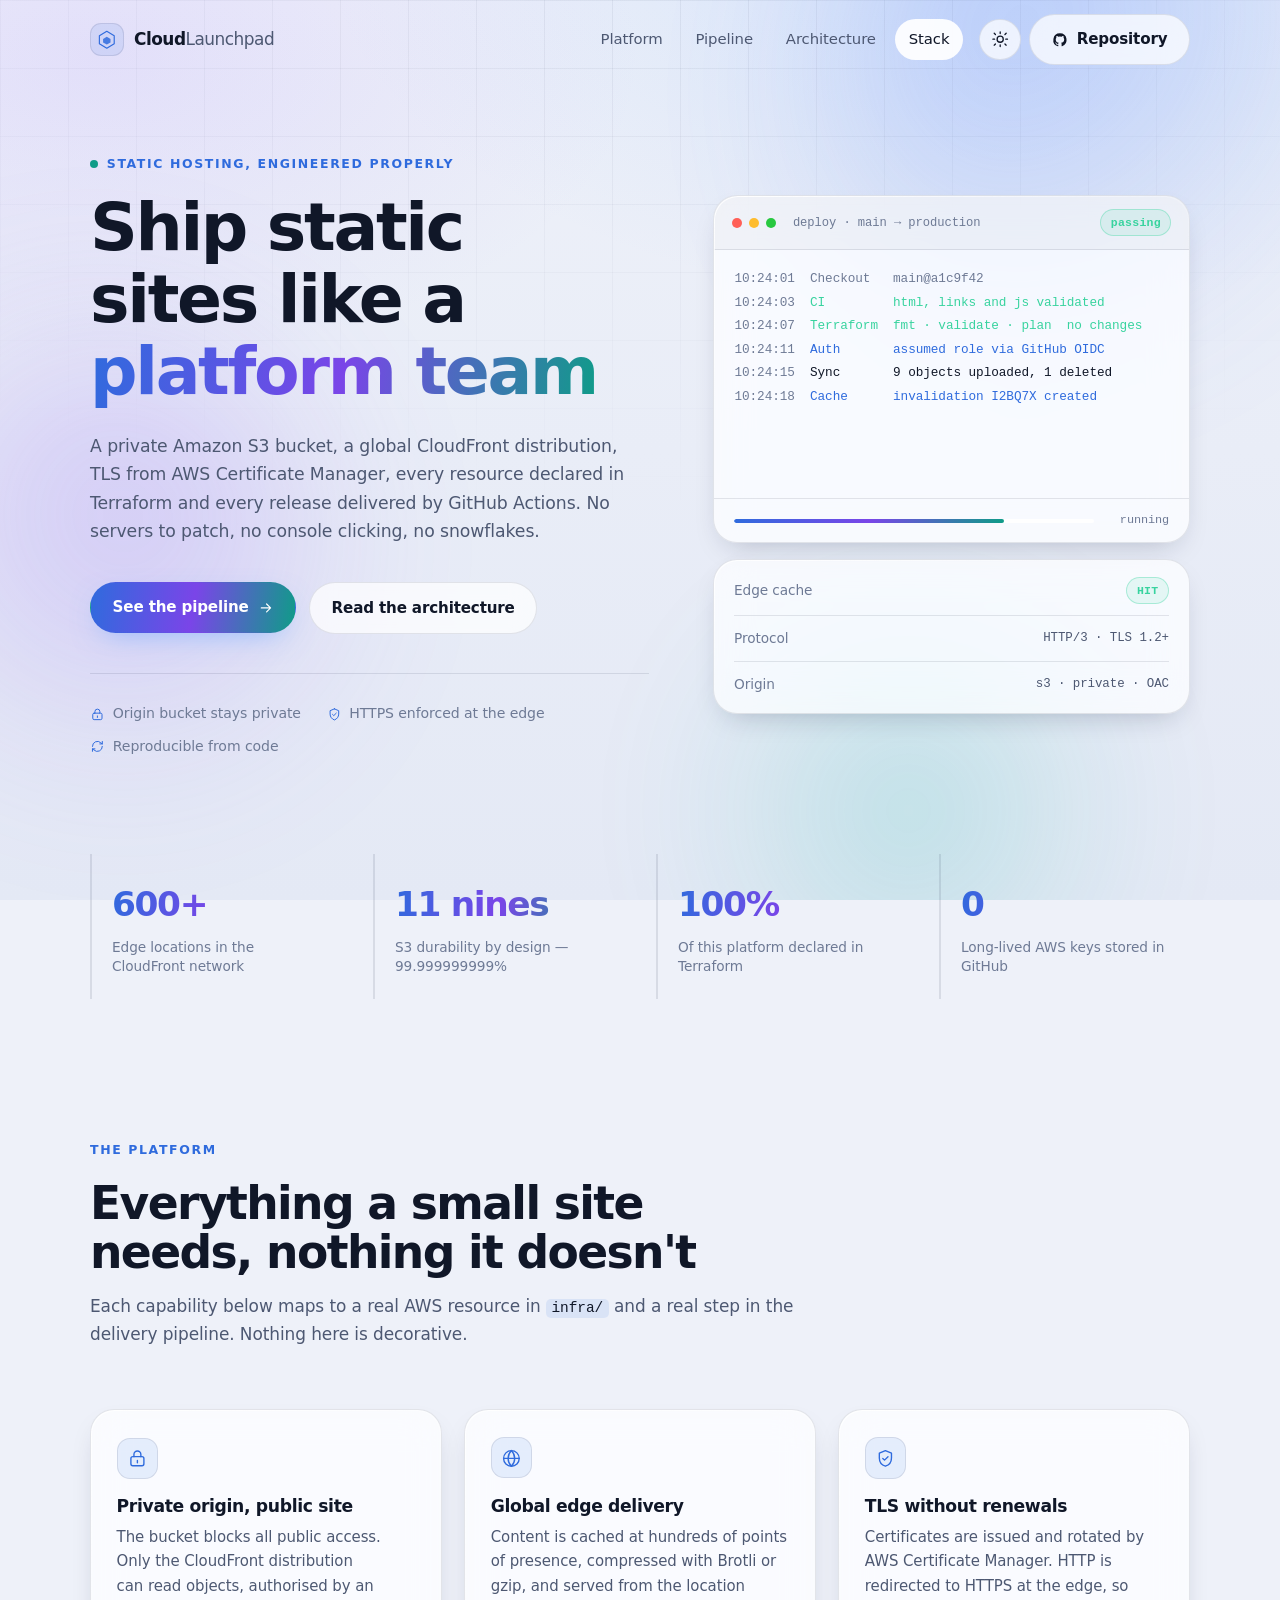
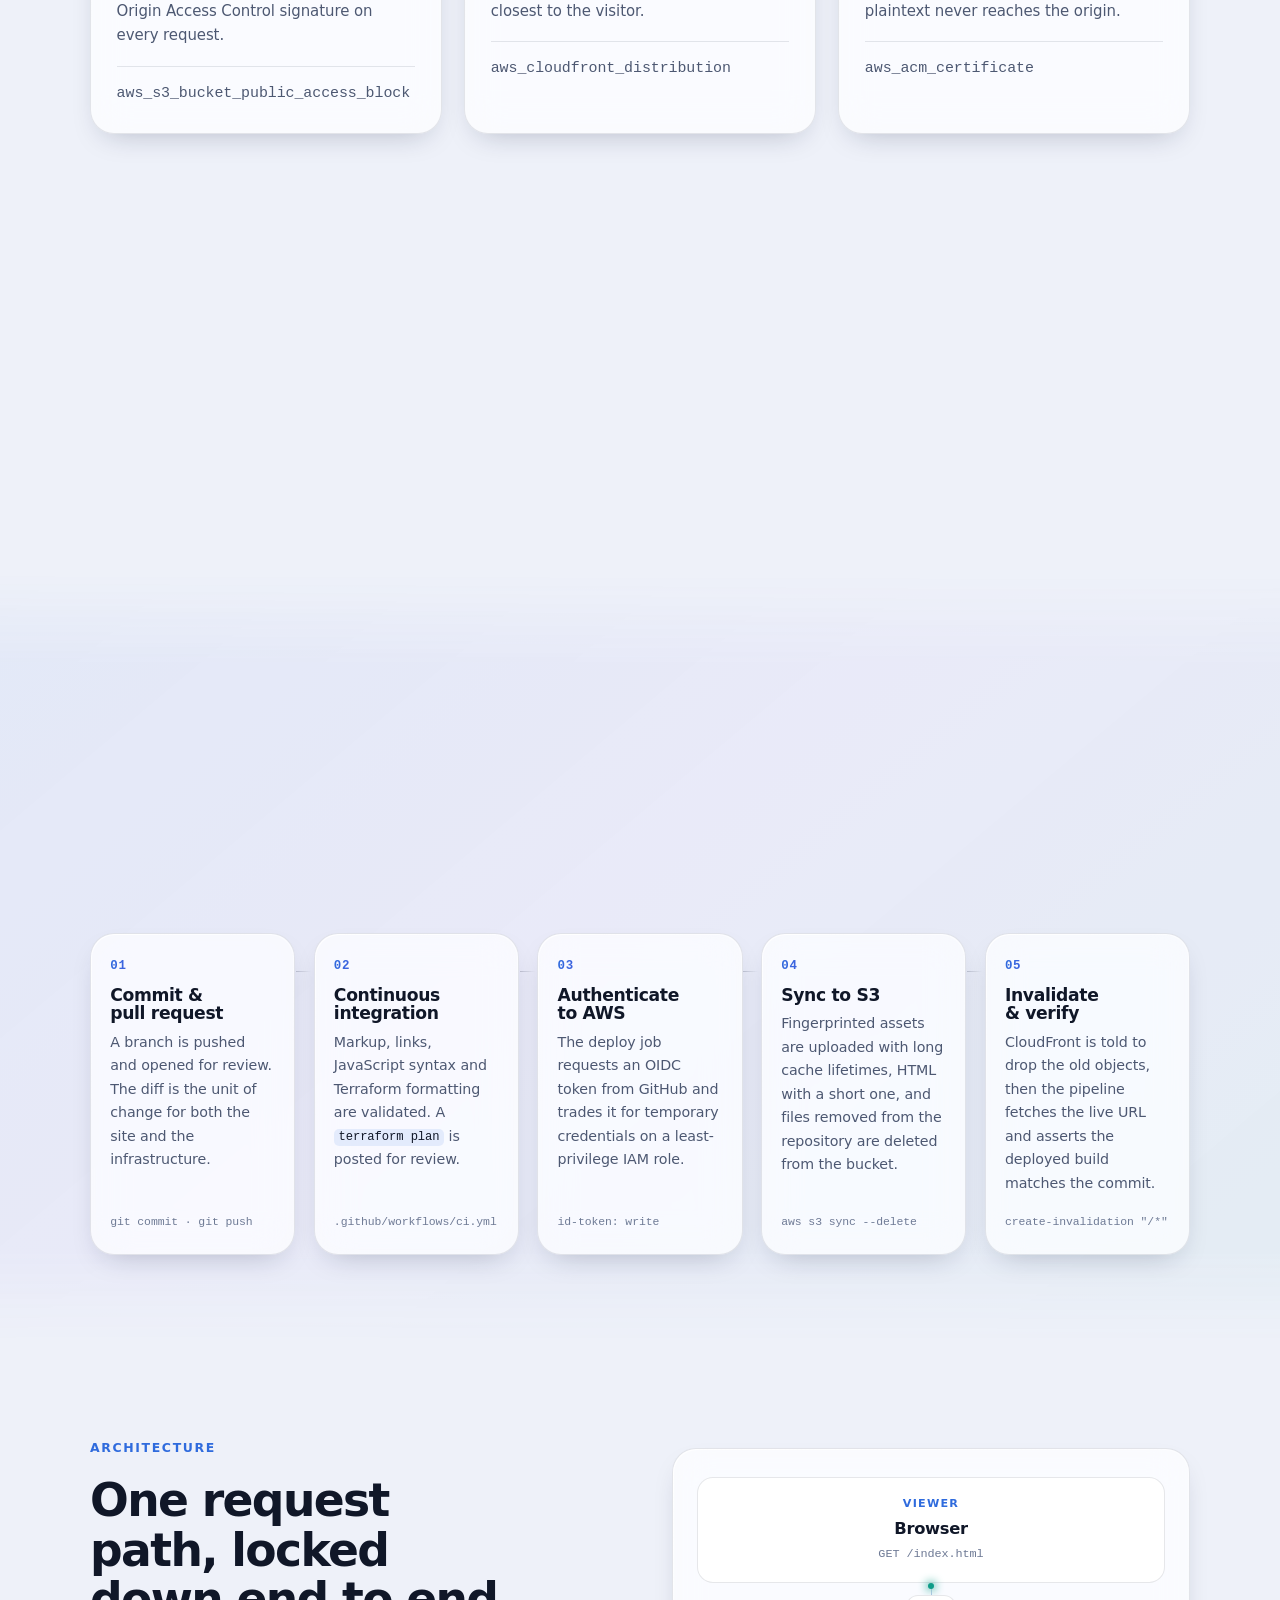
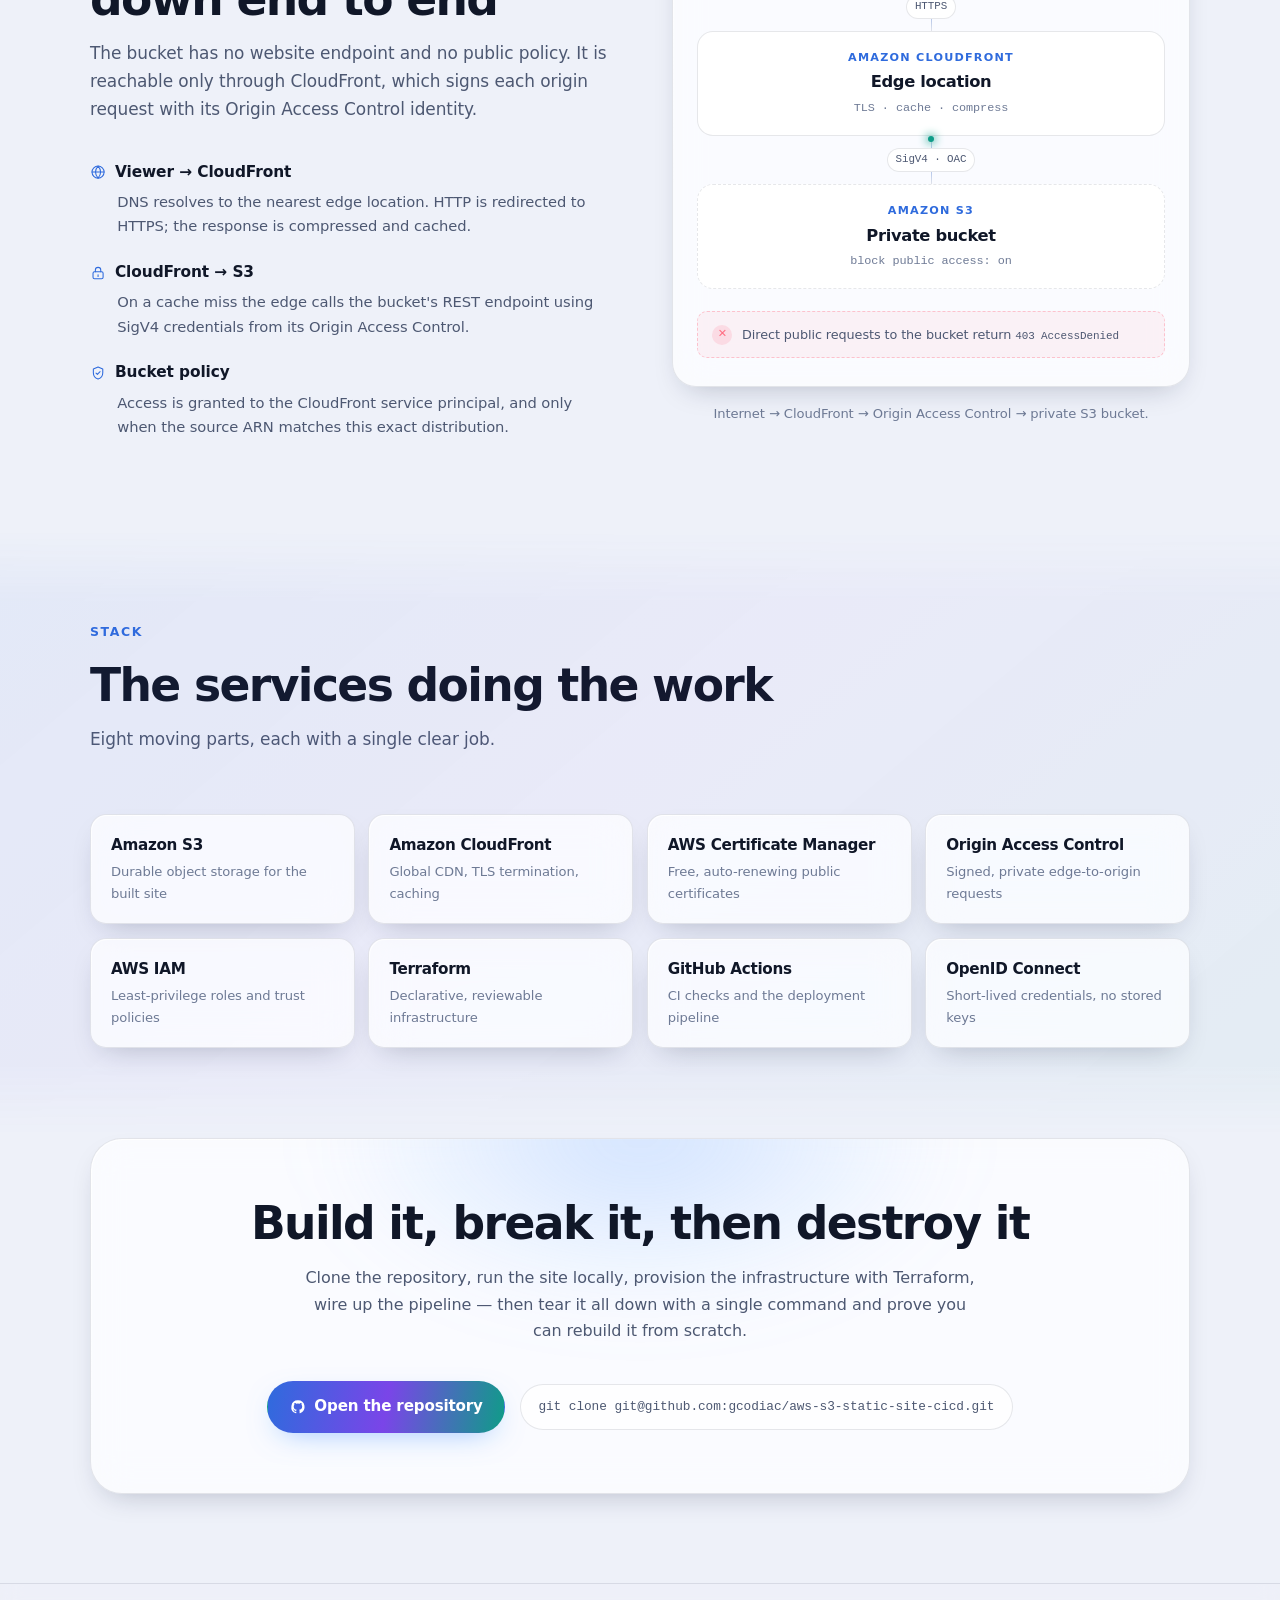
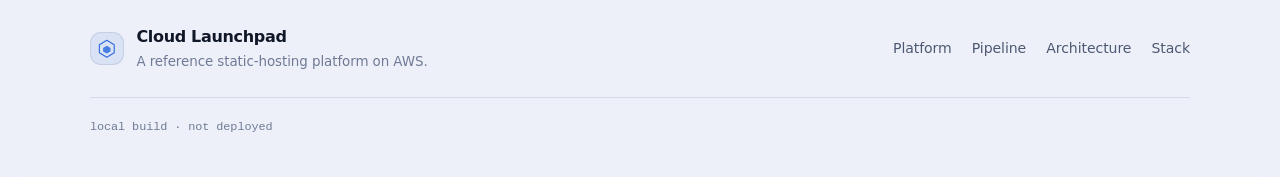
==== index.html @ e52feafb "initial commit" ====
<!DOCTYPE html>
<html lang="en" data-theme="dark">
<head>
  <meta charset="utf-8">
  <meta name="viewport" content="width=device-width, initial-scale=1">
  <title>Cloud Launchpad — Ship static sites like a platform team</title>
  <meta name="description" content="Cloud Launchpad is a reference static site deployed to Amazon S3 behind CloudFront with TLS, provisioned by Terraform and shipped by GitHub Actions.">
  <meta name="color-scheme" content="dark light">
  <meta name="theme-color" content="#070b16">

  <meta property="og:type" content="website">
  <meta property="og:title" content="Cloud Launchpad">
  <meta property="og:description" content="A static site hosted on private S3, delivered by CloudFront over HTTPS, provisioned with Terraform and shipped by GitHub Actions.">
  <meta property="og:image" content="assets/images/og-cover.png">
  <meta name="twitter:card" content="summary_large_image">

  <link rel="icon" href="assets/icons/favicon.svg" type="image/svg+xml">
  <link rel="stylesheet" href="css/styles.css">

  <!-- Resolve the theme before first paint so there is no flash of the wrong
       colour scheme. The full behaviour lives in js/app.js. -->
  <script>
    (function () {
      try {
        var stored = localStorage.getItem('cloud-launchpad:theme');
        var light = stored ? stored === 'light'
                           : window.matchMedia('(prefers-color-scheme: light)').matches;
        document.documentElement.setAttribute('data-theme', light ? 'light' : 'dark');
      } catch (e) { /* storage unavailable — keep the default */ }
    })();
  </script>
</head>
<body>
  <a class="skip-link" href="#main">Skip to main content</a>

  <!-- Icon sprite: every icon on the page is defined once and referenced with <use>. -->
  <svg class="sprite" aria-hidden="true" focusable="false" xmlns="http://www.w3.org/2000/svg">
    <symbol id="i-rocket" viewBox="0 0 24 24" fill="none" stroke="currentColor" stroke-width="1.6" stroke-linecap="round" stroke-linejoin="round">
      <path d="M13.5 3.5C17 3 21 5.5 21 9c0 5-4.5 9-9.5 11L9 17.5 6.5 15C8.5 10 12 5 13.5 3.5Z"/>
      <circle cx="14.5" cy="9.5" r="1.8"/><path d="M6.5 15 3 16.5 4.5 20l3.2-1.4M6.5 15l2.5 2.5"/>
    </symbol>
    <symbol id="i-shield" viewBox="0 0 24 24" fill="none" stroke="currentColor" stroke-width="1.6" stroke-linecap="round" stroke-linejoin="round">
      <path d="M12 3 5 6v5.5c0 4.3 2.9 8.2 7 9.5 4.1-1.3 7-5.2 7-9.5V6l-7-3Z"/><path d="m9 12 2 2 4-4"/>
    </symbol>
    <symbol id="i-globe" viewBox="0 0 24 24" fill="none" stroke="currentColor" stroke-width="1.6" stroke-linecap="round" stroke-linejoin="round">
      <circle cx="12" cy="12" r="9"/><path d="M3 12h18M12 3c2.5 2.6 3.8 5.7 3.8 9S14.5 18.4 12 21c-2.5-2.6-3.8-5.7-3.8-9S9.5 5.6 12 3Z"/>
    </symbol>
    <symbol id="i-code" viewBox="0 0 24 24" fill="none" stroke="currentColor" stroke-width="1.6" stroke-linecap="round" stroke-linejoin="round">
      <path d="m8 6-5 6 5 6M16 6l5 6-5 6M14 4l-4 16"/>
    </symbol>
    <symbol id="i-loop" viewBox="0 0 24 24" fill="none" stroke="currentColor" stroke-width="1.6" stroke-linecap="round" stroke-linejoin="round">
      <path d="M4 12a8 8 0 0 1 13.7-5.7L20 8M20 12a8 8 0 0 1-13.7 5.7L4 16"/><path d="M20 4v4h-4M4 20v-4h4"/>
    </symbol>
    <symbol id="i-lock" viewBox="0 0 24 24" fill="none" stroke="currentColor" stroke-width="1.6" stroke-linecap="round" stroke-linejoin="round">
      <rect x="4.5" y="10" width="15" height="10.5" rx="2.2"/><path d="M8 10V7.5a4 4 0 0 1 8 0V10M12 14.5v2.5"/>
    </symbol>
    <symbol id="i-gauge" viewBox="0 0 24 24" fill="none" stroke="currentColor" stroke-width="1.6" stroke-linecap="round" stroke-linejoin="round">
      <path d="M4 18a9 9 0 1 1 16 0"/><path d="m12 14 4-4"/><circle cx="12" cy="15" r="1.6"/>
    </symbol>
    <symbol id="i-branch" viewBox="0 0 24 24" fill="none" stroke="currentColor" stroke-width="1.6" stroke-linecap="round" stroke-linejoin="round">
      <circle cx="7" cy="5.5" r="2.2"/><circle cx="7" cy="18.5" r="2.2"/><circle cx="17" cy="9" r="2.2"/>
      <path d="M7 7.7v8.6M17 11.2c0 3-2.6 4.1-5.3 4.6"/>
    </symbol>
    <symbol id="i-sun" viewBox="0 0 24 24" fill="none" stroke="currentColor" stroke-width="1.7" stroke-linecap="round">
      <circle cx="12" cy="12" r="4"/><path d="M12 2.5v2.2M12 19.3v2.2M4.2 4.2l1.6 1.6M18.2 18.2l1.6 1.6M2.5 12h2.2M19.3 12h2.2M4.2 19.8l1.6-1.6M18.2 5.8l1.6-1.6"/>
    </symbol>
    <symbol id="i-moon" viewBox="0 0 24 24" fill="none" stroke="currentColor" stroke-width="1.7" stroke-linecap="round" stroke-linejoin="round">
      <path d="M20 14.5A8.5 8.5 0 0 1 9.5 4a8.5 8.5 0 1 0 10.5 10.5Z"/>
    </symbol>
    <symbol id="i-arrow" viewBox="0 0 24 24" fill="none" stroke="currentColor" stroke-width="1.8" stroke-linecap="round" stroke-linejoin="round">
      <path d="M5 12h13M13 6l6 6-6 6"/>
    </symbol>
    <symbol id="i-github" viewBox="0 0 24 24" fill="currentColor">
      <path d="M12 2a10 10 0 0 0-3.16 19.49c.5.09.68-.22.68-.48v-1.7c-2.78.6-3.37-1.34-3.37-1.34-.45-1.16-1.11-1.47-1.11-1.47-.91-.62.07-.61.07-.61 1 .07 1.53 1.03 1.53 1.03.9 1.53 2.36 1.09 2.94.83.09-.65.35-1.09.63-1.34-2.22-.25-4.56-1.11-4.56-4.94 0-1.09.39-1.98 1.03-2.68-.1-.25-.45-1.27.1-2.65 0 0 .84-.27 2.75 1.02a9.5 9.5 0 0 1 5 0c1.91-1.29 2.75-1.02 2.75-1.02.55 1.38.2 2.4.1 2.65.64.7 1.03 1.59 1.03 2.68 0 3.84-2.34 4.68-4.57 4.93.36.31.68.92.68 1.85v2.74c0 .27.18.58.69.48A10 10 0 0 0 12 2Z"/>
    </symbol>
  </svg>

  <div class="aurora" aria-hidden="true">
    <span class="aurora__blob aurora__blob--a"></span>
    <span class="aurora__blob aurora__blob--b"></span>
    <span class="aurora__blob aurora__blob--c"></span>
    <span class="aurora__grid"></span>
  </div>

  <header class="site-header" id="top">
    <div class="shell site-header__inner">
      <a class="brand" href="#top" aria-label="Cloud Launchpad, back to top">
        <span class="brand__mark" aria-hidden="true">
          <svg viewBox="0 0 32 32" fill="none" aria-hidden="true">
            <path d="M16 3.5 27 10v12L16 28.5 5 22V10l11-6.5Z" stroke="currentColor" stroke-width="1.7" stroke-linejoin="round"/>
            <path d="M16 11.5 21.5 15v5L16 23l-5.5-3v-5L16 11.5Z" fill="currentColor" opacity=".85"/>
          </svg>
        </span>
        <span class="brand__text">Cloud<span>Launchpad</span></span>
      </a>

      <nav class="nav" id="primary-nav" aria-label="Primary">
        <a href="#platform">Platform</a>
        <a href="#pipeline">Pipeline</a>
        <a href="#architecture">Architecture</a>
        <a href="#stack">Stack</a>
      </nav>

      <div class="site-header__actions">
        <button class="icon-btn" id="theme-toggle" type="button" aria-label="Switch to light theme" aria-pressed="false">
          <svg class="icon icon--sun" aria-hidden="true"><use href="#i-sun"></use></svg>
          <svg class="icon icon--moon" aria-hidden="true"><use href="#i-moon"></use></svg>
        </button>
        <a class="btn btn--ghost hide-sm" href="https://github.com/gcodiac/aws-s3-static-site-cicd" rel="noopener">
          <svg class="icon" aria-hidden="true"><use href="#i-github"></use></svg>
          <span>Repository</span>
        </a>
        <button class="icon-btn nav-toggle" id="nav-toggle" type="button" aria-expanded="false" aria-controls="primary-nav" aria-label="Open navigation">
          <span class="nav-toggle__bars" aria-hidden="true"><i></i><i></i><i></i></span>
        </button>
      </div>
    </div>
  </header>

  <main id="main">

    <!-- ───────────────────────── Hero ───────────────────────── -->
    <section class="hero" aria-labelledby="hero-title">
      <div class="shell hero__inner">
        <div class="hero__copy reveal">
          <p class="eyebrow"><span class="pulse" aria-hidden="true"></span> Static hosting, engineered properly</p>
          <h1 id="hero-title">
            Ship static sites like a
            <span class="gradient-text">platform&nbsp;team</span>
          </h1>
          <p class="lede">
            A private Amazon S3 bucket, a global CloudFront distribution, TLS from AWS Certificate
            Manager, every resource declared in Terraform and every release delivered by GitHub Actions.
            No servers to patch, no console clicking, no snowflakes.
          </p>
          <div class="hero__cta">
            <a class="btn btn--primary" href="#pipeline">
              <span>See the pipeline</span>
              <svg class="icon" aria-hidden="true"><use href="#i-arrow"></use></svg>
            </a>
            <a class="btn btn--ghost" href="#architecture">Read the architecture</a>
          </div>
          <ul class="hero__trust" role="list">
            <li><svg class="icon" aria-hidden="true"><use href="#i-lock"></use></svg> Origin bucket stays private</li>
            <li><svg class="icon" aria-hidden="true"><use href="#i-shield"></use></svg> HTTPS enforced at the edge</li>
            <li><svg class="icon" aria-hidden="true"><use href="#i-loop"></use></svg> Reproducible from code</li>
          </ul>
        </div>

        <div class="hero__visual reveal" data-reveal-delay="120">
          <div class="glass console" data-tilt>
            <div class="console__chrome">
              <span class="dot dot--red"></span><span class="dot dot--amber"></span><span class="dot dot--green"></span>
              <span class="console__title">deploy · main → production</span>
              <span class="badge badge--ok">passing</span>
            </div>
            <pre class="console__body" id="deploy-log" aria-live="polite" aria-label="Simulated deployment log"></pre>
            <div class="console__foot">
              <div class="progress"><span class="progress__bar" id="deploy-progress"></span></div>
              <span class="console__meta" id="deploy-status">idle</span>
            </div>
          </div>

          <div class="glass edge-card" aria-label="Edge delivery summary">
            <div class="edge-card__row">
              <span class="edge-card__label">Edge cache</span>
              <span class="chip chip--ok">HIT</span>
            </div>
            <div class="edge-card__row">
              <span class="edge-card__label">Protocol</span>
              <span class="mono">HTTP/3 · TLS 1.2+</span>
            </div>
            <div class="edge-card__row">
              <span class="edge-card__label">Origin</span>
              <span class="mono">s3 · private · OAC</span>
            </div>
          </div>
        </div>
      </div>
    </section>

    <!-- ───────────────────────── Stats ───────────────────────── -->
    <section class="stats" aria-label="Platform characteristics">
      <div class="shell stats__grid">
        <div class="stat reveal">
          <span class="stat__value" data-count-to="600" data-count-suffix="+">0</span>
          <span class="stat__label">Edge locations in the CloudFront network</span>
        </div>
        <div class="stat reveal" data-reveal-delay="80">
          <span class="stat__value" data-count-to="11" data-count-suffix=" nines">0</span>
          <span class="stat__label">S3 durability by design &mdash; 99.999999999%</span>
        </div>
        <div class="stat reveal" data-reveal-delay="160">
          <span class="stat__value" data-count-to="100" data-count-suffix="%">0</span>
          <span class="stat__label">Of this platform declared in Terraform</span>
        </div>
        <div class="stat reveal" data-reveal-delay="240">
          <span class="stat__value" data-count-to="0" data-count-suffix="">0</span>
          <span class="stat__label">Long-lived AWS keys stored in GitHub</span>
        </div>
      </div>
    </section>

    <!-- ───────────────────────── Platform ───────────────────────── -->
    <section class="section" id="platform" aria-labelledby="platform-title">
      <div class="shell">
        <header class="section__head reveal">
          <p class="eyebrow">The platform</p>
          <h2 id="platform-title">Everything a small site needs, nothing it doesn't</h2>
          <p class="section__sub">
            Each capability below maps to a real AWS resource in <code>infra/</code> and a real
            step in the delivery pipeline. Nothing here is decorative.
          </p>
        </header>

        <div class="cards">
          <article class="glass card reveal" data-spotlight>
            <span class="card__icon"><svg class="icon" aria-hidden="true"><use href="#i-lock"></use></svg></span>
            <h3>Private origin, public site</h3>
            <p>The bucket blocks all public access. Only the CloudFront distribution can read objects, authorised by an Origin Access Control signature on every request.</p>
            <p class="card__meta mono">aws_s3_bucket_public_access_block</p>
          </article>

          <article class="glass card reveal" data-reveal-delay="60" data-spotlight>
            <span class="card__icon"><svg class="icon" aria-hidden="true"><use href="#i-globe"></use></svg></span>
            <h3>Global edge delivery</h3>
            <p>Content is cached at hundreds of points of presence, compressed with Brotli or gzip, and served from the location closest to the visitor.</p>
            <p class="card__meta mono">aws_cloudfront_distribution</p>
          </article>

          <article class="glass card reveal" data-reveal-delay="120" data-spotlight>
            <span class="card__icon"><svg class="icon" aria-hidden="true"><use href="#i-shield"></use></svg></span>
            <h3>TLS without renewals</h3>
            <p>Certificates are issued and rotated by AWS Certificate Manager. HTTP is redirected to HTTPS at the edge, so plaintext never reaches the origin.</p>
            <p class="card__meta mono">aws_acm_certificate</p>
          </article>

          <article class="glass card reveal" data-spotlight>
            <span class="card__icon"><svg class="icon" aria-hidden="true"><use href="#i-code"></use></svg></span>
            <h3>Infrastructure as code</h3>
            <p>Buckets, distributions, policies and roles are declared in Terraform. The plan is reviewed in a pull request before anything reaches the account.</p>
            <p class="card__meta mono">terraform plan · terraform apply</p>
          </article>

          <article class="glass card reveal" data-reveal-delay="60" data-spotlight>
            <span class="card__icon"><svg class="icon" aria-hidden="true"><use href="#i-branch"></use></svg></span>
            <h3>Keyless deployments</h3>
            <p>GitHub Actions exchanges a short-lived OIDC token for an IAM role. No long-lived AWS access keys are ever stored as repository secrets.</p>
            <p class="card__meta mono">sts:AssumeRoleWithWebIdentity</p>
          </article>

          <article class="glass card reveal" data-reveal-delay="120" data-spotlight>
            <span class="card__icon"><svg class="icon" aria-hidden="true"><use href="#i-gauge"></use></svg></span>
            <h3>Verified releases</h3>
            <p>After each deploy the pipeline invalidates the cache and re-requests the site, asserting the live build identifier matches the commit that triggered it.</p>
            <p class="card__meta mono">scripts/verify-deployment.sh</p>
          </article>
        </div>
      </div>
    </section>

    <!-- ───────────────────────── Pipeline ───────────────────────── -->
    <section class="section section--tint" id="pipeline" aria-labelledby="pipeline-title">
      <div class="shell">
        <header class="section__head reveal">
          <p class="eyebrow">Delivery</p>
          <h2 id="pipeline-title">From commit to edge in five steps</h2>
          <p class="section__sub">
            The same path runs for every change. Nobody uploads files by hand, and nobody needs
            production credentials on their laptop.
          </p>
        </header>

        <ol class="flow" role="list">
          <li class="flow__step glass reveal">
            <span class="flow__index">01</span>
            <h3>Commit &amp; pull request</h3>
            <p>A branch is pushed and opened for review. The diff is the unit of change for both the site and the infrastructure.</p>
            <span class="flow__tag mono">git commit · git push</span>
          </li>
          <li class="flow__step glass reveal" data-reveal-delay="60">
            <span class="flow__index">02</span>
            <h3>Continuous integration</h3>
            <p>Markup, links, JavaScript syntax and Terraform formatting are validated. A <code>terraform plan</code> is posted for review.</p>
            <span class="flow__tag mono">.github/workflows/ci.yml</span>
          </li>
          <li class="flow__step glass reveal" data-reveal-delay="120">
            <span class="flow__index">03</span>
            <h3>Authenticate to AWS</h3>
            <p>The deploy job requests an OIDC token from GitHub and trades it for temporary credentials on a least-privilege IAM role.</p>
            <span class="flow__tag mono">id-token: write</span>
          </li>
          <li class="flow__step glass reveal" data-reveal-delay="180">
            <span class="flow__index">04</span>
            <h3>Sync to S3</h3>
            <p>Fingerprinted assets are uploaded with long cache lifetimes, HTML with a short one, and files removed from the repository are deleted from the bucket.</p>
            <span class="flow__tag mono">aws s3 sync --delete</span>
          </li>
          <li class="flow__step glass reveal" data-reveal-delay="240">
            <span class="flow__index">05</span>
            <h3>Invalidate &amp; verify</h3>
            <p>CloudFront is told to drop the old objects, then the pipeline fetches the live URL and asserts the deployed build matches the commit.</p>
            <span class="flow__tag mono">create-invalidation "/*"</span>
          </li>
        </ol>
      </div>
    </section>

    <!-- ───────────────────────── Architecture ───────────────────────── -->
    <section class="section" id="architecture" aria-labelledby="architecture-title">
      <div class="shell arch">
        <div class="arch__copy reveal">
          <p class="eyebrow">Architecture</p>
          <h2 id="architecture-title">One request path, locked down end to end</h2>
          <p class="section__sub">
            The bucket has no website endpoint and no public policy. It is reachable only through
            CloudFront, which signs each origin request with its Origin Access Control identity.
          </p>
          <dl class="arch__list">
            <div>
              <dt><svg class="icon" aria-hidden="true"><use href="#i-globe"></use></svg> Viewer → CloudFront</dt>
              <dd>DNS resolves to the nearest edge location. HTTP is redirected to HTTPS; the response is compressed and cached.</dd>
            </div>
            <div>
              <dt><svg class="icon" aria-hidden="true"><use href="#i-lock"></use></svg> CloudFront → S3</dt>
              <dd>On a cache miss the edge calls the bucket's REST endpoint using SigV4 credentials from its Origin Access Control.</dd>
            </div>
            <div>
              <dt><svg class="icon" aria-hidden="true"><use href="#i-shield"></use></svg> Bucket policy</dt>
              <dd>Access is granted to the CloudFront service principal, and only when the source ARN matches this exact distribution.</dd>
            </div>
          </dl>
        </div>

        <figure class="arch__figure reveal" data-reveal-delay="120">
          <div class="glass diagram" role="img" aria-label="Request flow: browser to CloudFront over HTTPS, CloudFront to a private S3 bucket using Origin Access Control, with public access to the bucket blocked.">
            <div class="node node--client">
              <span class="node__kind">Viewer</span>
              <strong>Browser</strong>
              <span class="node__meta mono">GET /index.html</span>
            </div>
            <div class="wire"><span class="wire__label mono">HTTPS</span><span class="wire__packet"></span></div>
            <div class="node node--edge">
              <span class="node__kind">Amazon CloudFront</span>
              <strong>Edge location</strong>
              <span class="node__meta mono">TLS · cache · compress</span>
            </div>
            <div class="wire"><span class="wire__label mono">SigV4 · OAC</span><span class="wire__packet"></span></div>
            <div class="node node--origin">
              <span class="node__kind">Amazon S3</span>
              <strong>Private bucket</strong>
              <span class="node__meta mono">block public access: on</span>
            </div>
            <div class="diagram__blocked">
              <span class="x" aria-hidden="true">✕</span>
              <span>Direct public requests to the bucket return <span class="mono">403 AccessDenied</span></span>
            </div>
          </div>
          <figcaption>Internet → CloudFront → Origin Access Control → private S3 bucket.</figcaption>
        </figure>
      </div>
    </section>

    <!-- ───────────────────────── Stack ───────────────────────── -->
    <section class="section section--tint" id="stack" aria-labelledby="stack-title">
      <div class="shell">
        <header class="section__head reveal">
          <p class="eyebrow">Stack</p>
          <h2 id="stack-title">The services doing the work</h2>
          <p class="section__sub">Eight moving parts, each with a single clear job.</p>
        </header>

        <ul class="tech" role="list">
          <li class="glass tech__item reveal"><strong>Amazon S3</strong><span>Durable object storage for the built site</span></li>
          <li class="glass tech__item reveal" data-reveal-delay="40"><strong>Amazon CloudFront</strong><span>Global CDN, TLS termination, caching</span></li>
          <li class="glass tech__item reveal" data-reveal-delay="80"><strong>AWS Certificate Manager</strong><span>Free, auto-renewing public certificates</span></li>
          <li class="glass tech__item reveal" data-reveal-delay="120"><strong>Origin Access Control</strong><span>Signed, private edge-to-origin requests</span></li>
          <li class="glass tech__item reveal" data-reveal-delay="160"><strong>AWS IAM</strong><span>Least-privilege roles and trust policies</span></li>
          <li class="glass tech__item reveal" data-reveal-delay="200"><strong>Terraform</strong><span>Declarative, reviewable infrastructure</span></li>
          <li class="glass tech__item reveal" data-reveal-delay="240"><strong>GitHub Actions</strong><span>CI checks and the deployment pipeline</span></li>
          <li class="glass tech__item reveal" data-reveal-delay="280"><strong>OpenID Connect</strong><span>Short-lived credentials, no stored keys</span></li>
        </ul>
      </div>
    </section>

    <!-- ───────────────────────── CTA ───────────────────────── -->
    <section class="cta" aria-labelledby="cta-title">
      <div class="shell">
        <div class="glass cta__panel reveal">
          <span class="cta__glow" aria-hidden="true"></span>
          <h2 id="cta-title">Build it, break it, then destroy it</h2>
          <p>
            Clone the repository, run the site locally, provision the infrastructure with Terraform,
            wire up the pipeline — then tear it all down with a single command and prove you can
            rebuild it from scratch.
          </p>
          <div class="cta__actions">
            <a class="btn btn--primary" href="https://github.com/gcodiac/aws-s3-static-site-cicd" rel="noopener">
              <svg class="icon" aria-hidden="true"><use href="#i-github"></use></svg>
              <span>Open the repository</span>
            </a>
            <code class="cta__code mono">git clone git@github.com:gcodiac/aws-s3-static-site-cicd.git</code>
          </div>
        </div>
      </div>
    </section>
  </main>

  <footer class="site-footer">
    <div class="shell site-footer__inner">
      <div class="site-footer__brand">
        <span class="brand__mark" aria-hidden="true">
          <svg viewBox="0 0 32 32" fill="none" aria-hidden="true">
            <path d="M16 3.5 27 10v12L16 28.5 5 22V10l11-6.5Z" stroke="currentColor" stroke-width="1.7" stroke-linejoin="round"/>
            <path d="M16 11.5 21.5 15v5L16 23l-5.5-3v-5L16 11.5Z" fill="currentColor" opacity=".85"/>
          </svg>
        </span>
        <div>
          <p class="site-footer__title">Cloud Launchpad</p>
          <p class="site-footer__note">A reference static-hosting platform on AWS.</p>
        </div>
      </div>

      <nav class="site-footer__nav" aria-label="Footer">
        <a href="#platform">Platform</a>
        <a href="#pipeline">Pipeline</a>
        <a href="#architecture">Architecture</a>
        <a href="#stack">Stack</a>
      </nav>

      <p class="site-footer__build mono" id="build-info">local build</p>
    </div>
  </footer>

  <script src="js/app.js" defer></script>
</body>
</html>
---- css/styles.css ----
/* ==========================================================================
   Cloud Launchpad — stylesheet
   Hand-written CSS, no framework, no build step. Loaded as a single file so
   the deployment story stays honest: what is in the repository is what the
   edge serves.

   Contents
     1.  Design tokens
     2.  Reset & base
     3.  Layout primitives
     4.  Background (aurora)
     5.  Glass surfaces
     6.  Buttons & controls
     7.  Header & navigation
     8.  Hero
     9.  Stats
     10. Cards
     11. Flow
     12. Architecture diagram
     13. Tech grid
     14. Call to action
     15. Footer
     16. Reveal animations
     17. Responsive
     18. Reduced motion & print
   ========================================================================== */

/* 1. Design tokens ------------------------------------------------------- */

:root {
  --bg:            #070b16;
  --bg-deep:       #04060e;
  --surface:       rgba(255, 255, 255, 0.045);
  --surface-solid: #0e1424;
  --surface-hi:    rgba(255, 255, 255, 0.075);
  --border:        rgba(255, 255, 255, 0.10);
  --border-hi:     rgba(255, 255, 255, 0.20);

  --text:          #e9edfa;
  --text-muted:    #98a3bd;
  --text-faint:    #6b7793;

  --brand:         #6ea8ff;
  --brand-2:       #a37bff;
  --brand-3:       #3fe0c5;
  --brand-soft:    rgba(110, 168, 255, 0.14);

  --ok:            #38d39f;
  --warn:          #f5b544;
  --danger:        #ff6b81;

  --gradient:      linear-gradient(100deg, #6ea8ff 0%, #a37bff 48%, #3fe0c5 100%);
  --gradient-soft: linear-gradient(140deg, rgba(110,168,255,.16), rgba(163,123,255,.10) 45%, rgba(63,224,197,.10));

  --shadow-sm:     0 1px 2px rgba(2, 6, 20, .30);
  --shadow-md:     0 12px 32px -12px rgba(2, 6, 20, .65);
  --shadow-lg:     0 34px 70px -28px rgba(2, 6, 20, .85);
  --glow:          0 0 0 1px rgba(110,168,255,.22), 0 18px 48px -20px rgba(110,168,255,.45);

  --radius-sm:  10px;
  --radius:     16px;
  --radius-lg:  24px;
  --radius-xl:  32px;

  --shell:      1180px;
  --gutter:     clamp(1.25rem, 4vw, 2.5rem);
  --section-y:  clamp(3.75rem, 7vw, 6.25rem);

  --font: ui-sans-serif, system-ui, -apple-system, "Segoe UI", Roboto, "Helvetica Neue",
          "Noto Sans", "Liberation Sans", Arial, sans-serif;
  --mono: ui-monospace, "SF Mono", "JetBrains Mono", "Cascadia Code", "Fira Code",
          Menlo, Consolas, "Liberation Mono", monospace;

  --ease:      cubic-bezier(.22, .61, .36, 1);
  --ease-out:  cubic-bezier(.16, 1, .3, 1);

  --blur:      18px;
  color-scheme: dark;
}

[data-theme="light"] {
  --bg:            #eef1f9;
  --bg-deep:       #e4e9f5;
  --surface:       rgba(255, 255, 255, 0.72);
  --surface-solid: #ffffff;
  --surface-hi:    rgba(255, 255, 255, 0.92);
  --border:        rgba(18, 28, 56, 0.10);
  --border-hi:     rgba(18, 28, 56, 0.20);

  --text:          #101728;
  --text-muted:    #4d5872;
  --text-faint:    #6e7a95;

  --brand:         #2f6bdd;
  --brand-2:       #7a45e8;
  --brand-3:       #0f9c88;
  --brand-soft:    rgba(47, 107, 221, 0.10);

  --gradient:      linear-gradient(100deg, #2f6bdd 0%, #7a45e8 50%, #0f9c88 100%);
  --gradient-soft: linear-gradient(140deg, rgba(47,107,221,.10), rgba(122,69,232,.07) 45%, rgba(15,156,136,.08));

  --shadow-sm:     0 1px 2px rgba(16, 24, 56, .06);
  --shadow-md:     0 12px 30px -14px rgba(16, 24, 56, .28);
  --shadow-lg:     0 34px 70px -30px rgba(16, 24, 56, .34);
  --glow:          0 0 0 1px rgba(47,107,221,.18), 0 18px 44px -22px rgba(47,107,221,.40);

  color-scheme: light;
}

/* 2. Reset & base -------------------------------------------------------- */

*, *::before, *::after { box-sizing: border-box; }

html {
  -webkit-text-size-adjust: 100%;
  scroll-behavior: smooth;
  scroll-padding-top: 6rem;
}

body {
  margin: 0;
  min-height: 100vh;
  background: var(--bg);
  color: var(--text);
  font-family: var(--font);
  font-size: 1rem;
  line-height: 1.65;
  letter-spacing: -0.005em;
  -webkit-font-smoothing: antialiased;
  -moz-osx-font-smoothing: grayscale;
  overflow-x: hidden;
  transition: background-color .45s var(--ease), color .45s var(--ease);
}

h1, h2, h3 {
  margin: 0;
  line-height: 1.08;
  letter-spacing: -0.035em;
  font-weight: 650;
  text-wrap: balance;
}

h1 { font-size: clamp(2.5rem, 5.6vw, 4.15rem); }
h2 { font-size: clamp(1.85rem, 3.6vw, 2.85rem); }
h3 { font-size: 1.075rem; letter-spacing: -0.02em; font-weight: 620; }

p { margin: 0; text-wrap: pretty; }
ul, ol, dl, dd { margin: 0; padding: 0; }
li { list-style: none; }

a { color: inherit; text-decoration: none; }

img, svg { max-width: 100%; }

code, pre, .mono {
  font-family: var(--mono);
  font-size: 0.855em;
  font-variant-ligatures: none;
}

code {
  background: var(--brand-soft);
  border-radius: 5px;
  padding: 0.1em 0.38em;
  color: var(--text);
}

::selection { background: rgba(110, 168, 255, .32); }

:focus-visible {
  outline: 2px solid var(--brand);
  outline-offset: 3px;
  border-radius: 6px;
}

.sprite { position: absolute; width: 0; height: 0; overflow: hidden; }

.icon {
  width: 1.05em;
  height: 1.05em;
  flex: none;
  display: inline-block;
  vertical-align: -0.16em;
}

.skip-link {
  position: absolute;
  left: 50%;
  top: 0.75rem;
  transform: translate(-50%, -160%);
  z-index: 100;
  background: var(--surface-solid);
  border: 1px solid var(--border-hi);
  color: var(--text);
  padding: 0.6rem 1.1rem;
  border-radius: var(--radius-sm);
  font-size: 0.9rem;
  transition: transform .25s var(--ease-out);
}
.skip-link:focus-visible { transform: translate(-50%, 0); }

/* 3. Layout primitives --------------------------------------------------- */

.shell {
  width: 100%;
  max-width: var(--shell);
  margin-inline: auto;
  padding-inline: var(--gutter);
}

.section { padding-block: var(--section-y); position: relative; }

.section--tint::before {
  content: "";
  position: absolute;
  inset: 0;
  background: var(--gradient-soft);
  opacity: .55;
  mask-image: linear-gradient(180deg, transparent, #000 12%, #000 88%, transparent);
  pointer-events: none;
}

.section__head {
  max-width: 44rem;
  margin-bottom: clamp(2.5rem, 5vw, 3.75rem);
}

.section__sub {
  margin-top: 1rem;
  color: var(--text-muted);
  font-size: 1.06rem;
}

.eyebrow {
  display: inline-flex;
  align-items: center;
  gap: .55rem;
  font-size: 0.78rem;
  font-weight: 600;
  letter-spacing: .13em;
  text-transform: uppercase;
  color: var(--brand);
  margin-bottom: 1.1rem;
}

.gradient-text {
  background: var(--gradient);
  -webkit-background-clip: text;
  background-clip: text;
  color: transparent;
}

.pulse {
  width: .5rem; height: .5rem;
  border-radius: 50%;
  background: var(--brand-3);
  box-shadow: 0 0 0 0 rgba(63, 224, 197, .6);
  animation: pulse 2.4s var(--ease) infinite;
}
@keyframes pulse {
  0%   { box-shadow: 0 0 0 0 rgba(63,224,197,.55); }
  70%  { box-shadow: 0 0 0 .55rem rgba(63,224,197,0); }
  100% { box-shadow: 0 0 0 0 rgba(63,224,197,0); }
}

/* 4. Background (aurora) ------------------------------------------------- */

.aurora {
  position: fixed;
  inset: 0;
  z-index: -1;
  overflow: hidden;
  background:
    radial-gradient(1100px 620px at 78% -8%, rgba(110,168,255,.18), transparent 62%),
    radial-gradient(900px 520px at 8% 6%, rgba(163,123,255,.15), transparent 60%),
    linear-gradient(180deg, var(--bg) 0%, var(--bg-deep) 100%);
}

.aurora__blob {
  position: absolute;
  border-radius: 50%;
  filter: blur(90px);
  opacity: .50;
  will-change: transform;
}
.aurora__blob--a {
  width: 46vw; height: 46vw; min-width: 380px; min-height: 380px;
  background: radial-gradient(circle at 30% 30%, #4f7ffb, transparent 68%);
  top: -14vw; right: -10vw;
  animation: drift-a 26s var(--ease) infinite alternate;
}
.aurora__blob--b {
  width: 40vw; height: 40vw; min-width: 320px; min-height: 320px;
  background: radial-gradient(circle at 60% 40%, #8b5cf6, transparent 68%);
  top: 34vh; left: -14vw;
  animation: drift-b 32s var(--ease) infinite alternate;
}
.aurora__blob--c {
  width: 34vw; height: 34vw; min-width: 280px; min-height: 280px;
  background: radial-gradient(circle at 50% 50%, #14b8a6, transparent 66%);
  bottom: -10vw; right: 12vw;
  opacity: .26;
  animation: drift-c 30s var(--ease) infinite alternate;
}
@keyframes drift-a { to { transform: translate3d(-6vw, 7vh, 0) scale(1.14); } }
@keyframes drift-b { to { transform: translate3d(8vw, -6vh, 0) scale(1.10); } }
@keyframes drift-c { to { transform: translate3d(-5vw, -8vh, 0) scale(1.16); } }

.aurora__grid {
  position: absolute;
  inset: 0;
  background-image:
    linear-gradient(to right, rgba(255,255,255,.045) 1px, transparent 1px),
    linear-gradient(to bottom, rgba(255,255,255,.045) 1px, transparent 1px);
  background-size: 68px 68px;
  mask-image: radial-gradient(ellipse 120% 80% at 50% 0%, #000 5%, transparent 72%);
}
[data-theme="light"] .aurora__blob { opacity: .30; }
[data-theme="light"] .aurora__grid {
  background-image:
    linear-gradient(to right, rgba(16,24,56,.055) 1px, transparent 1px),
    linear-gradient(to bottom, rgba(16,24,56,.055) 1px, transparent 1px);
}

/* 5. Glass surfaces ------------------------------------------------------ */

.glass {
  position: relative;
  background: var(--surface);
  border: 1px solid var(--border);
  border-radius: var(--radius-lg);
  backdrop-filter: blur(var(--blur)) saturate(160%);
  -webkit-backdrop-filter: blur(var(--blur)) saturate(160%);
  box-shadow: var(--shadow-md);
}

/* Top highlight — the detail that sells the glass. */
.glass::before {
  content: "";
  position: absolute;
  inset: 0;
  border-radius: inherit;
  padding: 1px;
  background: linear-gradient(160deg, rgba(255,255,255,.28), rgba(255,255,255,0) 42%);
  -webkit-mask: linear-gradient(#000 0 0) content-box, linear-gradient(#000 0 0);
  -webkit-mask-composite: xor;
          mask-composite: exclude;
  pointer-events: none;
}
[data-theme="light"] .glass::before {
  background: linear-gradient(160deg, rgba(255,255,255,.95), rgba(255,255,255,0) 46%);
}

/* 6. Buttons & controls -------------------------------------------------- */

.btn {
  display: inline-flex;
  align-items: center;
  justify-content: center;
  gap: .55rem;
  padding: .78rem 1.35rem;
  border: 1px solid transparent;
  border-radius: 999px;
  font-size: .945rem;
  font-weight: 560;
  letter-spacing: -0.01em;
  cursor: pointer;
  white-space: nowrap;
  transition: transform .22s var(--ease-out), box-shadow .22s var(--ease-out),
              background-color .22s var(--ease), border-color .22s var(--ease);
}
.btn:hover { transform: translateY(-2px); }
.btn:active { transform: translateY(0); }

.btn--primary {
  background: var(--gradient);
  color: #04070f;
  font-weight: 620;
  box-shadow: 0 10px 30px -12px rgba(110,168,255,.75);
}
.btn--primary:hover { box-shadow: 0 18px 40px -14px rgba(110,168,255,.9); }
[data-theme="light"] .btn--primary { color: #fff; }

.btn--ghost {
  background: var(--surface);
  border-color: var(--border);
  color: var(--text);
  backdrop-filter: blur(12px);
  -webkit-backdrop-filter: blur(12px);
}
.btn--ghost:hover { border-color: var(--border-hi); background: var(--surface-hi); }

.icon-btn {
  display: inline-grid;
  place-items: center;
  width: 2.6rem; height: 2.6rem;
  border-radius: 999px;
  border: 1px solid var(--border);
  background: var(--surface);
  color: var(--text);
  cursor: pointer;
  backdrop-filter: blur(12px);
  -webkit-backdrop-filter: blur(12px);
  transition: border-color .2s var(--ease), background-color .2s var(--ease), transform .2s var(--ease-out);
}
.icon-btn:hover { border-color: var(--border-hi); background: var(--surface-hi); transform: translateY(-1px); }
.icon-btn .icon { width: 1.15rem; height: 1.15rem; }

#theme-toggle .icon { grid-area: 1 / 1; transition: opacity .3s var(--ease), transform .4s var(--ease-out); }
#theme-toggle .icon--sun  { opacity: 0; transform: rotate(-70deg) scale(.6); }
#theme-toggle .icon--moon { opacity: 1; transform: none; }
[data-theme="light"] #theme-toggle .icon--sun  { opacity: 1; transform: none; }
[data-theme="light"] #theme-toggle .icon--moon { opacity: 0; transform: rotate(70deg) scale(.6); }

.chip, .badge {
  display: inline-flex;
  align-items: center;
  gap: .35rem;
  padding: .18rem .6rem;
  border-radius: 999px;
  font-family: var(--mono);
  font-size: .72rem;
  font-weight: 600;
  letter-spacing: .02em;
  border: 1px solid var(--border);
  background: var(--surface-hi);
  color: var(--text-muted);
}
.chip--ok, .badge--ok {
  color: var(--ok);
  border-color: rgba(56, 211, 159, .35);
  background: rgba(56, 211, 159, .10);
}

/* 7. Header & navigation ------------------------------------------------- */

.site-header {
  position: sticky;
  top: 0;
  z-index: 50;
  padding-block: .85rem;
  transition: background-color .3s var(--ease), border-color .3s var(--ease), backdrop-filter .3s;
  border-bottom: 1px solid transparent;
}
.site-header.is-stuck {
  background: color-mix(in oklab, var(--bg) 72%, transparent);
  backdrop-filter: blur(16px) saturate(160%);
  -webkit-backdrop-filter: blur(16px) saturate(160%);
  border-bottom-color: var(--border);
}

.site-header__inner {
  display: flex;
  align-items: center;
  gap: 1rem;
}

.brand { display: inline-flex; align-items: center; gap: .65rem; margin-right: auto; }
.brand__mark {
  width: 2.1rem; height: 2.1rem;
  display: grid; place-items: center;
  border-radius: 11px;
  color: var(--brand);
  background: var(--brand-soft);
  border: 1px solid var(--border);
}
.brand__mark svg { width: 1.35rem; height: 1.35rem; }
.brand__text { font-weight: 640; letter-spacing: -0.03em; font-size: 1.06rem; }
.brand__text span { color: var(--text-muted); font-weight: 500; }

.nav { display: flex; gap: .35rem; }
.nav a {
  position: relative;
  padding: .5rem .85rem;
  border-radius: 999px;
  font-size: .93rem;
  color: var(--text-muted);
  transition: color .2s var(--ease), background-color .2s var(--ease);
}
.nav a:hover, .nav a.is-active { color: var(--text); background: var(--surface-hi); }

.site-header__actions { display: flex; align-items: center; gap: .55rem; }

.nav-toggle { display: none; }
.nav-toggle__bars { display: grid; gap: 4px; }
.nav-toggle__bars i {
  display: block; width: 17px; height: 1.6px;
  background: currentColor; border-radius: 2px;
  transition: transform .3s var(--ease-out), opacity .2s var(--ease);
}
.nav-toggle[aria-expanded="true"] .nav-toggle__bars i:nth-child(1) { transform: translateY(5.6px) rotate(45deg); }
.nav-toggle[aria-expanded="true"] .nav-toggle__bars i:nth-child(2) { opacity: 0; }
.nav-toggle[aria-expanded="true"] .nav-toggle__bars i:nth-child(3) { transform: translateY(-5.6px) rotate(-45deg); }

/* 8. Hero ---------------------------------------------------------------- */

.hero { padding-block: clamp(2.5rem, 5.5vw, 4.5rem) clamp(2.5rem, 5vw, 4rem); }

.hero__inner {
  display: grid;
  grid-template-columns: minmax(0, 1.08fr) minmax(0, .92fr);
  gap: clamp(2.5rem, 5vw, 4.5rem);
  align-items: center;
}

.lede {
  margin-top: 1.5rem;
  max-width: 34rem;
  font-size: clamp(1.02rem, 1.35vw, 1.14rem);
  color: var(--text-muted);
}

.hero__cta { display: flex; flex-wrap: wrap; gap: .8rem; margin-top: 2.25rem; }

.hero__trust {
  display: flex;
  flex-wrap: wrap;
  gap: .6rem 1.6rem;
  margin-top: 2.5rem;
  padding-top: 1.75rem;
  border-top: 1px solid var(--border);
  font-size: .88rem;
  color: var(--text-faint);
}
.hero__trust li { display: inline-flex; align-items: center; gap: .5rem; }
.hero__trust .icon { color: var(--brand); }

.hero__visual { display: grid; gap: 1rem; }

/* Console card */
.console { overflow: hidden; }
.console__chrome {
  display: flex;
  align-items: center;
  gap: .45rem;
  padding: .8rem 1.1rem;
  border-bottom: 1px solid var(--border);
  background: rgba(255, 255, 255, .028);
}
[data-theme="light"] .console__chrome { background: rgba(16, 24, 56, .03); }

.dot { width: .62rem; height: .62rem; border-radius: 50%; }
.dot--red   { background: #ff5f57; }
.dot--amber { background: #febc2e; }
.dot--green { background: #28c840; }

.console__title {
  margin-left: .6rem;
  font-family: var(--mono);
  font-size: .76rem;
  color: var(--text-faint);
  overflow: hidden;
  text-overflow: ellipsis;
  white-space: nowrap;
}
.console__chrome .badge { margin-left: auto; }

.console__body {
  margin: 0;
  padding: 1.1rem 1.25rem;
  min-height: 15.5rem;
  font-family: var(--mono);
  font-size: .795rem;
  line-height: 1.85;
  color: var(--text-muted);
  white-space: pre-wrap;
  word-break: break-word;
  overflow: hidden;
}
.console__body .ln { display: block; }
.console__body .t  { color: var(--text-faint); }
.console__body .ok { color: var(--ok); }
.console__body .hl { color: var(--brand); }
.console__body .em { color: var(--text); }
.console__body .cursor {
  display: inline-block;
  width: .5em; height: 1em;
  vertical-align: -.16em;
  background: var(--brand-3);
  animation: blink 1.05s steps(2) infinite;
}
@keyframes blink { 50% { opacity: 0; } }

.console__foot {
  display: flex;
  align-items: center;
  gap: .9rem;
  padding: .75rem 1.25rem;
  border-top: 1px solid var(--border);
}
.progress {
  flex: 1;
  height: 4px;
  border-radius: 999px;
  background: var(--surface-hi);
  overflow: hidden;
}
.progress__bar {
  display: block;
  height: 100%;
  width: 0;
  border-radius: inherit;
  background: var(--gradient);
  transition: width .6s var(--ease-out);
}
.console__meta {
  font-family: var(--mono);
  font-size: .74rem;
  color: var(--text-faint);
  min-width: 8.5ch;
  text-align: right;
}

/* Edge summary card */
.edge-card { padding: .35rem 1.25rem; }
.edge-card__row {
  display: flex;
  align-items: center;
  justify-content: space-between;
  gap: 1rem;
  padding: .7rem 0;
  font-size: .855rem;
}
.edge-card__row + .edge-card__row { border-top: 1px solid var(--border); }
.edge-card__label { color: var(--text-faint); }
.edge-card .mono { color: var(--text-muted); font-size: .78rem; }

/* 9. Stats --------------------------------------------------------------- */

.stats { padding-block: clamp(1rem, 3vw, 2rem) clamp(2rem, 4vw, 3rem); }
.stats__grid {
  display: grid;
  grid-template-columns: repeat(4, minmax(0, 1fr));
  gap: clamp(1rem, 2.5vw, 2rem);
}
.stat {
  padding: 1.35rem 1.25rem;
  border-left: 2px solid var(--border);
}
.stat__value {
  display: block;
  font-size: clamp(1.6rem, 3vw, 2.15rem);
  font-weight: 660;
  letter-spacing: -0.04em;
  background: var(--gradient);
  -webkit-background-clip: text;
  background-clip: text;
  color: transparent;
  font-variant-numeric: tabular-nums;
}
.stat__label {
  display: block;
  margin-top: .3rem;
  font-size: .855rem;
  color: var(--text-faint);
  line-height: 1.45;
}

/* 10. Cards -------------------------------------------------------------- */

.cards {
  display: grid;
  grid-template-columns: repeat(auto-fit, minmax(min(100%, 19rem), 1fr));
  gap: clamp(1rem, 2vw, 1.4rem);
}

.card {
  padding: 1.7rem 1.6rem;
  overflow: hidden;
  transition: transform .35s var(--ease-out), border-color .35s var(--ease), box-shadow .35s var(--ease);
}
.card::after {
  content: "";
  position: absolute;
  inset: 0;
  border-radius: inherit;
  opacity: 0;
  transition: opacity .35s var(--ease);
  background: radial-gradient(320px circle at var(--mx, 50%) var(--my, 0%),
              rgba(110,168,255,.16), transparent 62%);
  pointer-events: none;
}
.card:hover {
  transform: translateY(-4px);
  border-color: var(--border-hi);
  box-shadow: var(--shadow-lg);
}
.card:hover::after { opacity: 1; }

.card__icon {
  display: grid;
  place-items: center;
  width: 2.6rem; height: 2.6rem;
  margin-bottom: 1.15rem;
  border-radius: 13px;
  color: var(--brand);
  background: var(--brand-soft);
  border: 1px solid var(--border);
}
.card__icon .icon { width: 1.3rem; height: 1.3rem; }

.card h3 { margin-bottom: .55rem; }
.card p { color: var(--text-muted); font-size: .935rem; }
.card__meta {
  margin-top: 1.1rem;
  padding-top: .9rem;
  border-top: 1px solid var(--border);
  color: var(--text-faint);
  font-size: .755rem;
  word-break: break-all;
}

/* 11. Flow --------------------------------------------------------------- */

.flow {
  display: grid;
  grid-template-columns: 1fr;
  gap: clamp(.9rem, 1.6vw, 1.15rem);
}
@media (min-width: 40rem)  { .flow { grid-template-columns: repeat(2, minmax(0, 1fr)); } }
@media (min-width: 60rem)  { .flow { grid-template-columns: repeat(3, minmax(0, 1fr)); } }
@media (min-width: 72rem)  { .flow { grid-template-columns: repeat(5, minmax(0, 1fr)); } }

.flow__step {
  position: relative;
  padding: 1.4rem 1.2rem;
  display: flex;
  flex-direction: column;
  transition: transform .35s var(--ease-out), border-color .35s var(--ease);
}
.flow__step:hover { transform: translateY(-4px); border-color: var(--border-hi); }

/* Connector arrows between steps on wide screens. */
.flow__step::after {
  content: "";
  position: absolute;
  top: 2.35rem;
  right: -1.05rem;
  width: .95rem;
  height: 1px;
  background: linear-gradient(90deg, var(--border-hi), transparent);
}
.flow__step:last-child::after { display: none; }

.flow__index {
  font-family: var(--mono);
  font-size: .78rem;
  font-weight: 700;
  letter-spacing: .06em;
  background: var(--gradient);
  -webkit-background-clip: text;
  background-clip: text;
  color: transparent;
}
.flow__step h3 { margin: .55rem 0 .5rem; }
.flow__step p { color: var(--text-muted); font-size: .89rem; flex: 1; }
.flow__tag {
  display: inline-block;
  margin-top: 1.1rem;
  font-size: .715rem;
  color: var(--text-faint);
  max-width: 100%;
  overflow: hidden;
  text-overflow: ellipsis;
  white-space: nowrap;
}

/* 12. Architecture diagram ----------------------------------------------- */

.arch {
  display: grid;
  grid-template-columns: minmax(0, 1fr) minmax(0, 1fr);
  gap: clamp(2.5rem, 5vw, 4rem);
  align-items: center;
}

.arch__list { display: grid; gap: 1.35rem; margin-top: 2.25rem; }
.arch__list dt {
  display: flex;
  align-items: center;
  gap: .55rem;
  font-weight: 600;
  font-size: .96rem;
}
.arch__list dt .icon { color: var(--brand); }
.arch__list dd {
  margin-top: .3rem;
  padding-left: 1.7rem;
  color: var(--text-muted);
  font-size: .92rem;
}

.arch__figure { margin: 0; }
.diagram { padding: 1.75rem 1.5rem; display: grid; gap: 0; }

.node {
  display: grid;
  gap: .15rem;
  padding: 1.05rem 1.2rem;
  border-radius: var(--radius);
  border: 1px solid var(--border);
  background: var(--surface-hi);
  text-align: center;
  transition: border-color .3s var(--ease), transform .3s var(--ease-out);
}
.node:hover { border-color: var(--border-hi); transform: translateY(-2px); }
.node__kind {
  font-size: .70rem;
  letter-spacing: .11em;
  text-transform: uppercase;
  color: var(--brand);
  font-weight: 650;
}
.node strong { font-size: 1.02rem; letter-spacing: -0.02em; }
.node__meta { font-size: .74rem; color: var(--text-faint); }
.node--origin { border-style: dashed; }

.wire {
  position: relative;
  height: 3rem;
  display: grid;
  place-items: center;
}
.wire::before {
  content: "";
  position: absolute;
  top: 0; bottom: 0;
  width: 1px;
  background: linear-gradient(180deg, var(--border-hi), var(--brand), var(--border-hi));
  opacity: .55;
}
.wire__label {
  position: relative;
  z-index: 1;
  font-size: .68rem;
  padding: .12rem .5rem;
  border-radius: 999px;
  background: var(--surface-solid);
  border: 1px solid var(--border);
  color: var(--text-muted);
}
.wire__packet {
  position: absolute;
  top: 0;
  width: .38rem; height: .38rem;
  border-radius: 50%;
  background: var(--brand-3);
  box-shadow: 0 0 10px 1px var(--brand-3);
  animation: travel 2.6s var(--ease) infinite;
}
.wire:nth-of-type(4) .wire__packet { animation-delay: 1.3s; }
@keyframes travel {
  0%   { transform: translateY(-.2rem); opacity: 0; }
  20%  { opacity: 1; }
  80%  { opacity: 1; }
  100% { transform: translateY(3rem); opacity: 0; }
}

.diagram__blocked {
  display: flex;
  align-items: center;
  gap: .6rem;
  margin-top: 1.35rem;
  padding: .75rem .9rem;
  border-radius: var(--radius-sm);
  border: 1px dashed rgba(255, 107, 129, .35);
  background: rgba(255, 107, 129, .07);
  font-size: .8rem;
  color: var(--text-muted);
}
.diagram__blocked .x {
  display: grid; place-items: center;
  width: 1.25rem; height: 1.25rem;
  flex: none;
  border-radius: 50%;
  background: rgba(255,107,129,.16);
  color: var(--danger);
  font-size: .7rem;
  font-weight: 700;
}

.arch__figure figcaption {
  margin-top: 1rem;
  text-align: center;
  font-size: .82rem;
  color: var(--text-faint);
}

/* 13. Tech grid ---------------------------------------------------------- */

.tech {
  display: grid;
  grid-template-columns: repeat(auto-fit, minmax(min(100%, 14rem), 1fr));
  gap: .85rem;
}
.tech__item {
  display: grid;
  gap: .2rem;
  padding: 1.15rem 1.25rem;
  border-radius: var(--radius);
  transition: transform .3s var(--ease-out), border-color .3s var(--ease);
}
.tech__item:hover { transform: translateY(-3px); border-color: var(--border-hi); }
.tech__item strong { font-size: .95rem; font-weight: 620; letter-spacing: -0.02em; }
.tech__item span { font-size: .82rem; color: var(--text-faint); }

/* 14. Call to action ----------------------------------------------------- */

.cta { padding-block: 0 var(--section-y); }
.cta__panel {
  position: relative;
  overflow: hidden;
  padding: clamp(2.25rem, 5vw, 3.75rem);
  text-align: center;
  border-radius: var(--radius-xl);
}
.cta__glow {
  position: absolute;
  inset: -50% 20% auto;
  height: 22rem;
  background: radial-gradient(ellipse at center, rgba(110,168,255,.30), transparent 68%);
  filter: blur(40px);
  pointer-events: none;
}
.cta__panel h2 { position: relative; }
.cta__panel p {
  position: relative;
  max-width: 42rem;
  margin: 1.1rem auto 0;
  color: var(--text-muted);
}
.cta__actions {
  position: relative;
  display: flex;
  flex-wrap: wrap;
  align-items: center;
  justify-content: center;
  gap: .9rem;
  margin-top: 2.25rem;
}
.cta__code {
  padding: .72rem 1.1rem;
  border-radius: 999px;
  border: 1px solid var(--border);
  background: var(--surface);
  color: var(--text-muted);
  font-size: .8rem;
  overflow-x: auto;
  max-width: 100%;
  white-space: nowrap;
}

/* 15. Footer ------------------------------------------------------------- */

.site-footer {
  border-top: 1px solid var(--border);
  padding-block: 2.5rem;
  background: color-mix(in oklab, var(--bg) 60%, transparent);
  backdrop-filter: blur(10px);
  -webkit-backdrop-filter: blur(10px);
}
.site-footer__inner {
  display: flex;
  flex-wrap: wrap;
  align-items: center;
  gap: 1.5rem 2rem;
}
.site-footer__brand { display: flex; align-items: center; gap: .8rem; margin-right: auto; }
.site-footer__title { font-weight: 620; letter-spacing: -0.02em; }
.site-footer__note { font-size: .84rem; color: var(--text-faint); }
.site-footer__nav { display: flex; flex-wrap: wrap; gap: 1.25rem; font-size: .88rem; color: var(--text-muted); }
.site-footer__nav a:hover { color: var(--text); }
.site-footer__build {
  width: 100%;
  padding-top: 1.25rem;
  border-top: 1px solid var(--border);
  font-size: .74rem;
  color: var(--text-faint);
}
.site-footer__build a { color: var(--text-muted); text-decoration: underline; text-underline-offset: 3px; }
.site-footer__build a:hover { color: var(--text); }

/* 16. Reveal animations -------------------------------------------------- */

.reveal {
  opacity: 0;
  transform: translateY(20px);
  transition: opacity .7s var(--ease-out), transform .7s var(--ease-out);
  transition-delay: var(--reveal-delay, 0ms);
}
.reveal.is-visible { opacity: 1; transform: none; }

/* 17. Responsive --------------------------------------------------------- */

@media (max-width: 1024px) {
  .hero__inner { grid-template-columns: 1fr; }
  .hero__visual { max-width: 34rem; }
  .arch { grid-template-columns: 1fr; }
  .stats__grid { grid-template-columns: repeat(2, minmax(0, 1fr)); }
}

@media (max-width: 860px) {
  .hide-sm { display: none; }
  .nav-toggle { display: inline-grid; }

  .nav {
    position: absolute;
    top: calc(100% + .5rem);
    left: var(--gutter);
    right: var(--gutter);
    flex-direction: column;
    gap: .15rem;
    padding: .6rem;
    border-radius: var(--radius);
    border: 1px solid var(--border);
    background: color-mix(in oklab, var(--bg) 88%, transparent);
    backdrop-filter: blur(18px) saturate(160%);
    -webkit-backdrop-filter: blur(18px) saturate(160%);
    box-shadow: var(--shadow-lg);
    opacity: 0;
    visibility: hidden;
    transform: translateY(-8px);
    transition: opacity .25s var(--ease), transform .25s var(--ease-out), visibility .25s;
  }
  .nav.is-open { opacity: 1; visibility: visible; transform: none; }
  .nav a { padding: .7rem .9rem; border-radius: var(--radius-sm); }

  .site-header { position: sticky; }
  .site-header__inner { position: relative; }

  .flow__step::after { display: none; }
}

@media (max-width: 560px) {
  .stats__grid { grid-template-columns: 1fr; gap: .25rem; }
  .stat { padding: .9rem 1rem; }
  .hero__trust { gap: .55rem 1.1rem; }
  .cta__code { font-size: .7rem; }
  .console__body { font-size: .715rem; padding: 1rem; }
  .site-footer__inner { flex-direction: column; align-items: flex-start; }
  .site-footer__brand { margin-right: 0; }
}

/* 18. Reduced motion & print --------------------------------------------- */

@media (prefers-reduced-motion: reduce) {
  html { scroll-behavior: auto; }
  *, *::before, *::after {
    animation-duration: .001ms !important;
    animation-iteration-count: 1 !important;
    transition-duration: .001ms !important;
  }
  .reveal { opacity: 1; transform: none; }
}

@media print {
  .aurora, .site-header, .console, .edge-card, .cta { display: none; }
  body { background: #fff; color: #000; }
  .glass { border: 1px solid #ccc; box-shadow: none; backdrop-filter: none; }
}
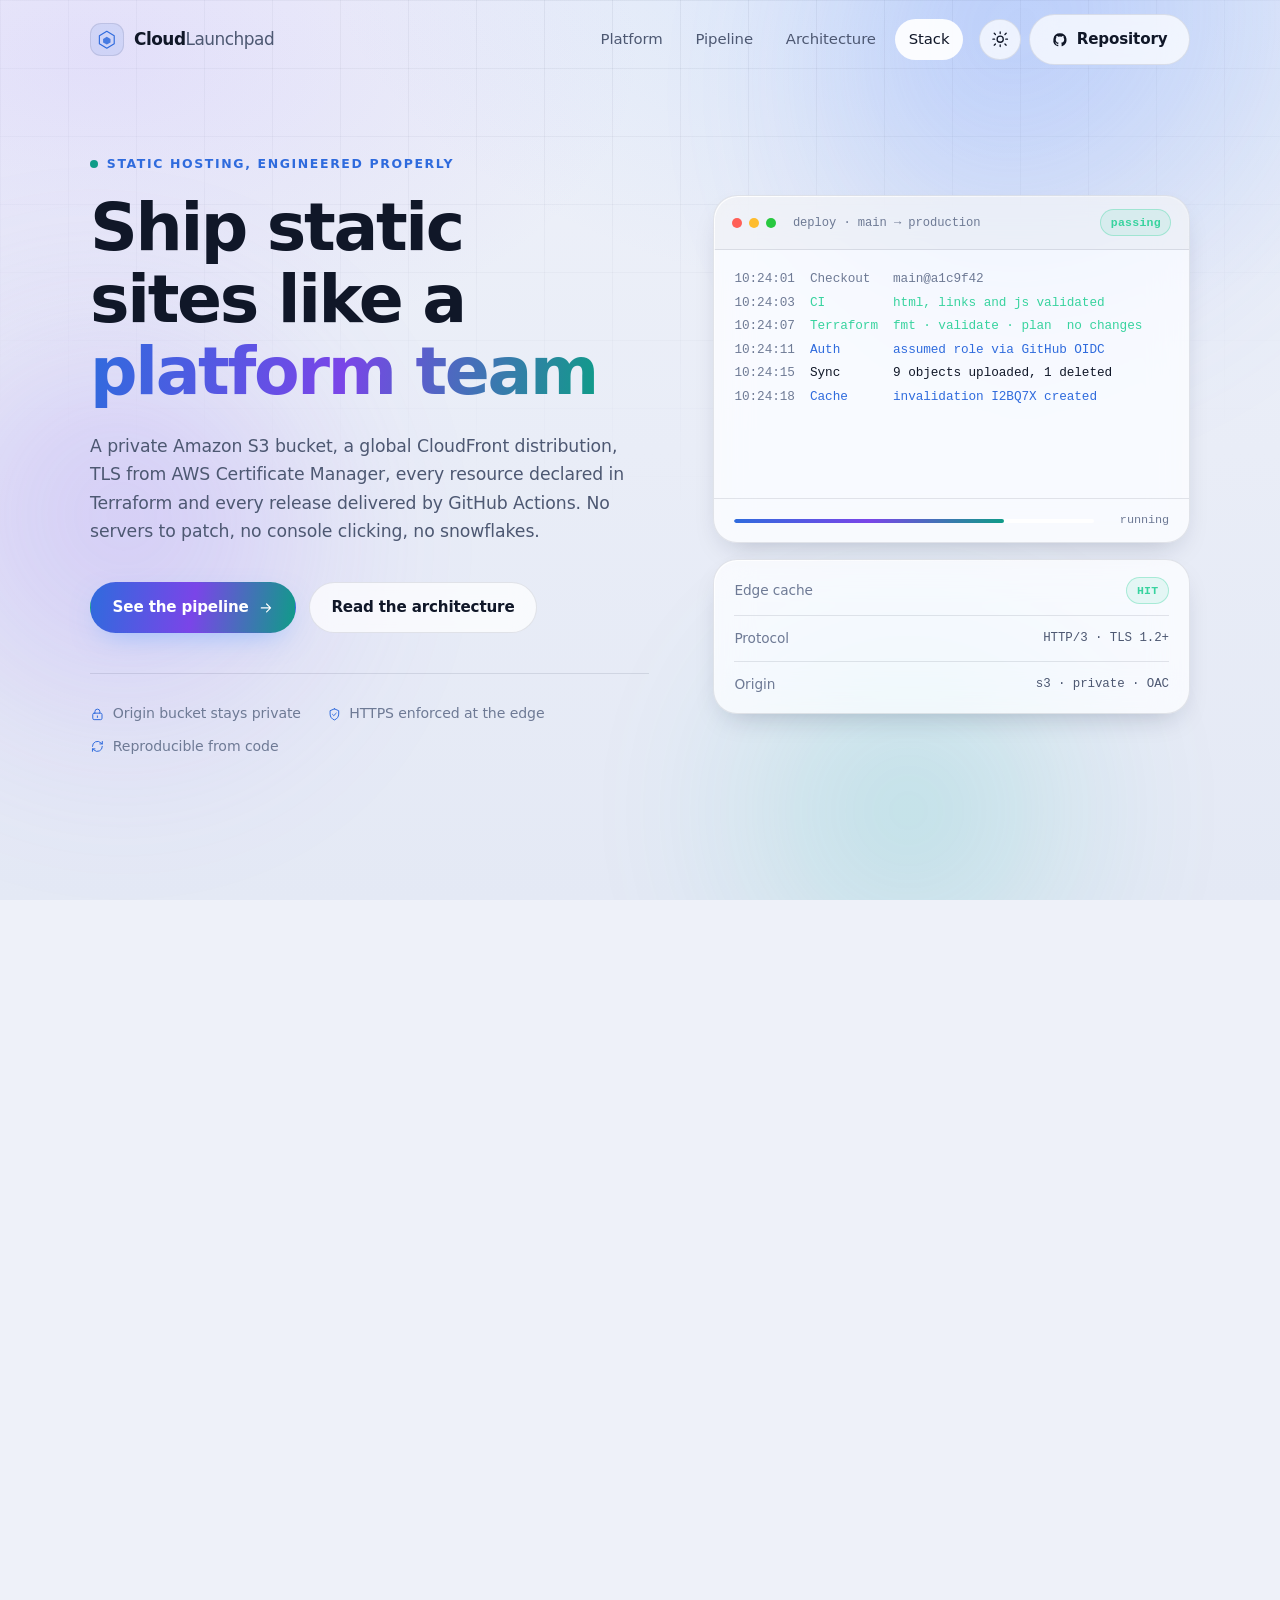
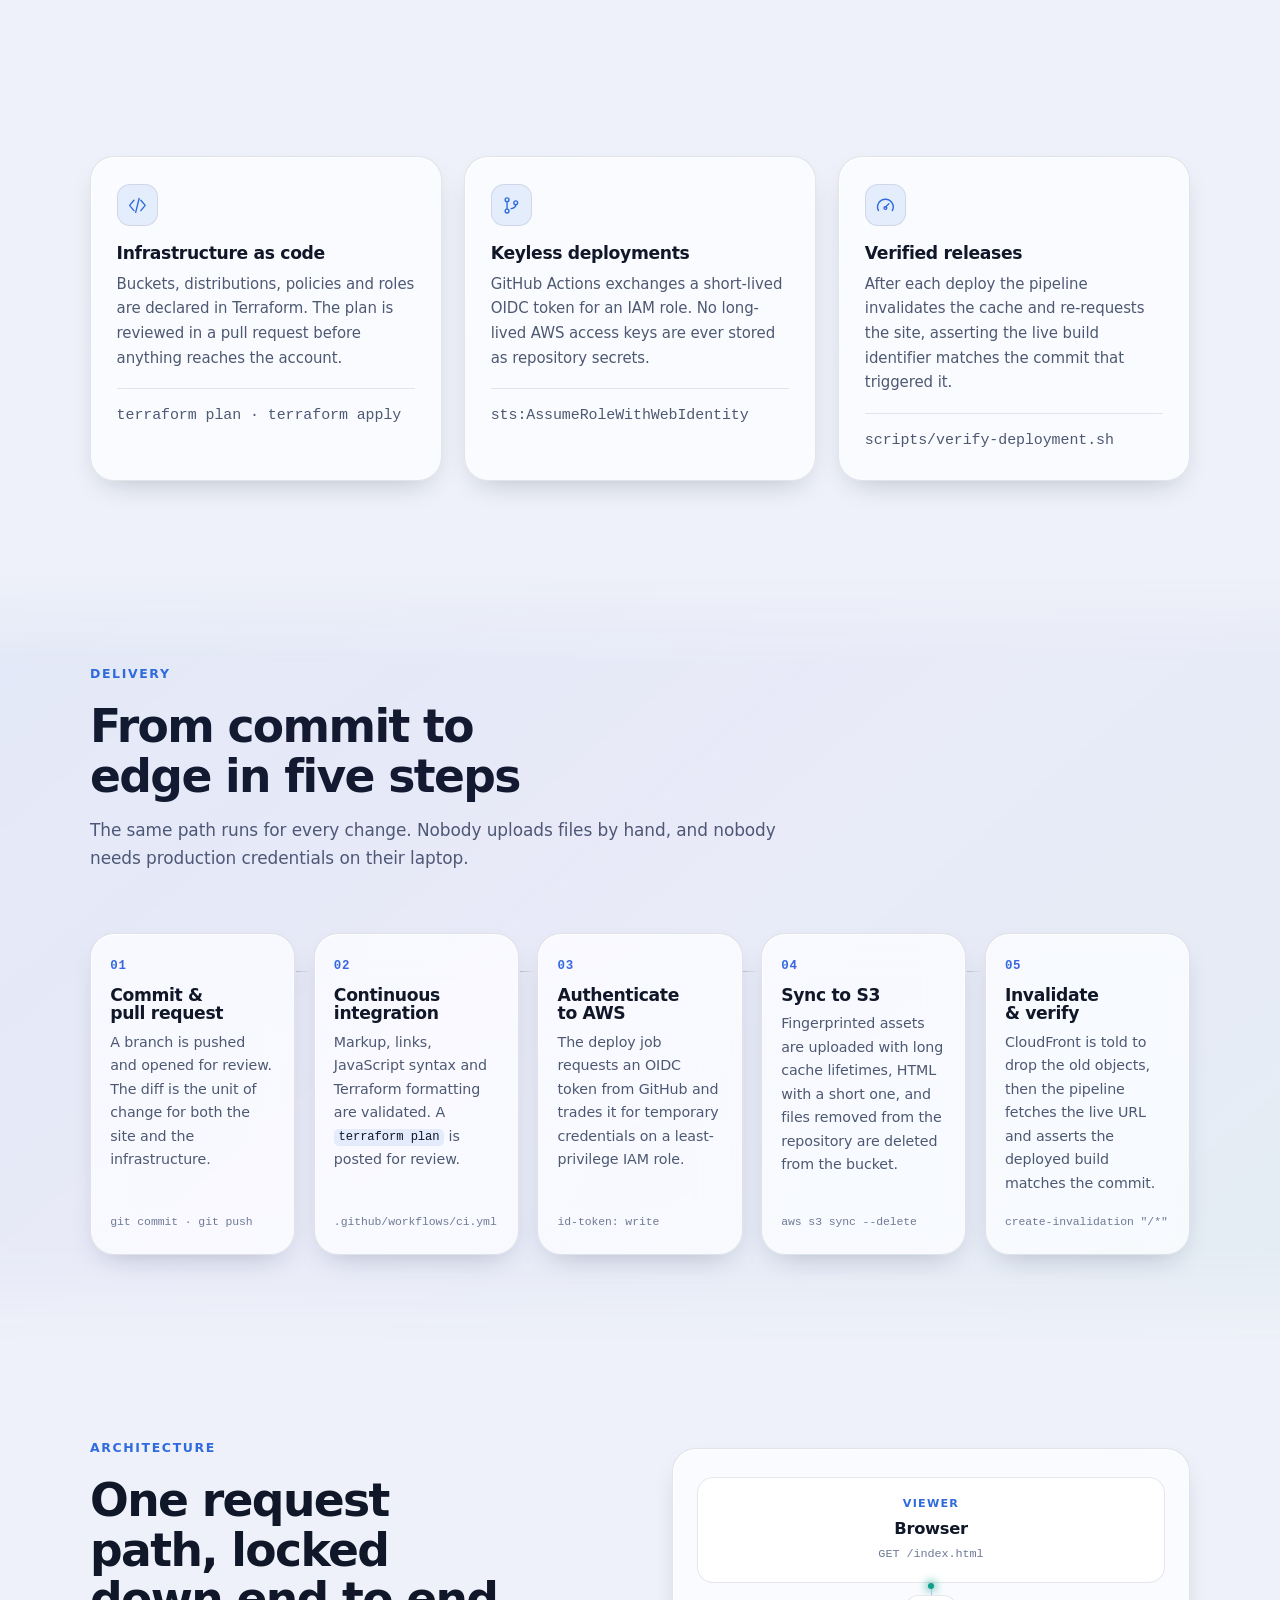
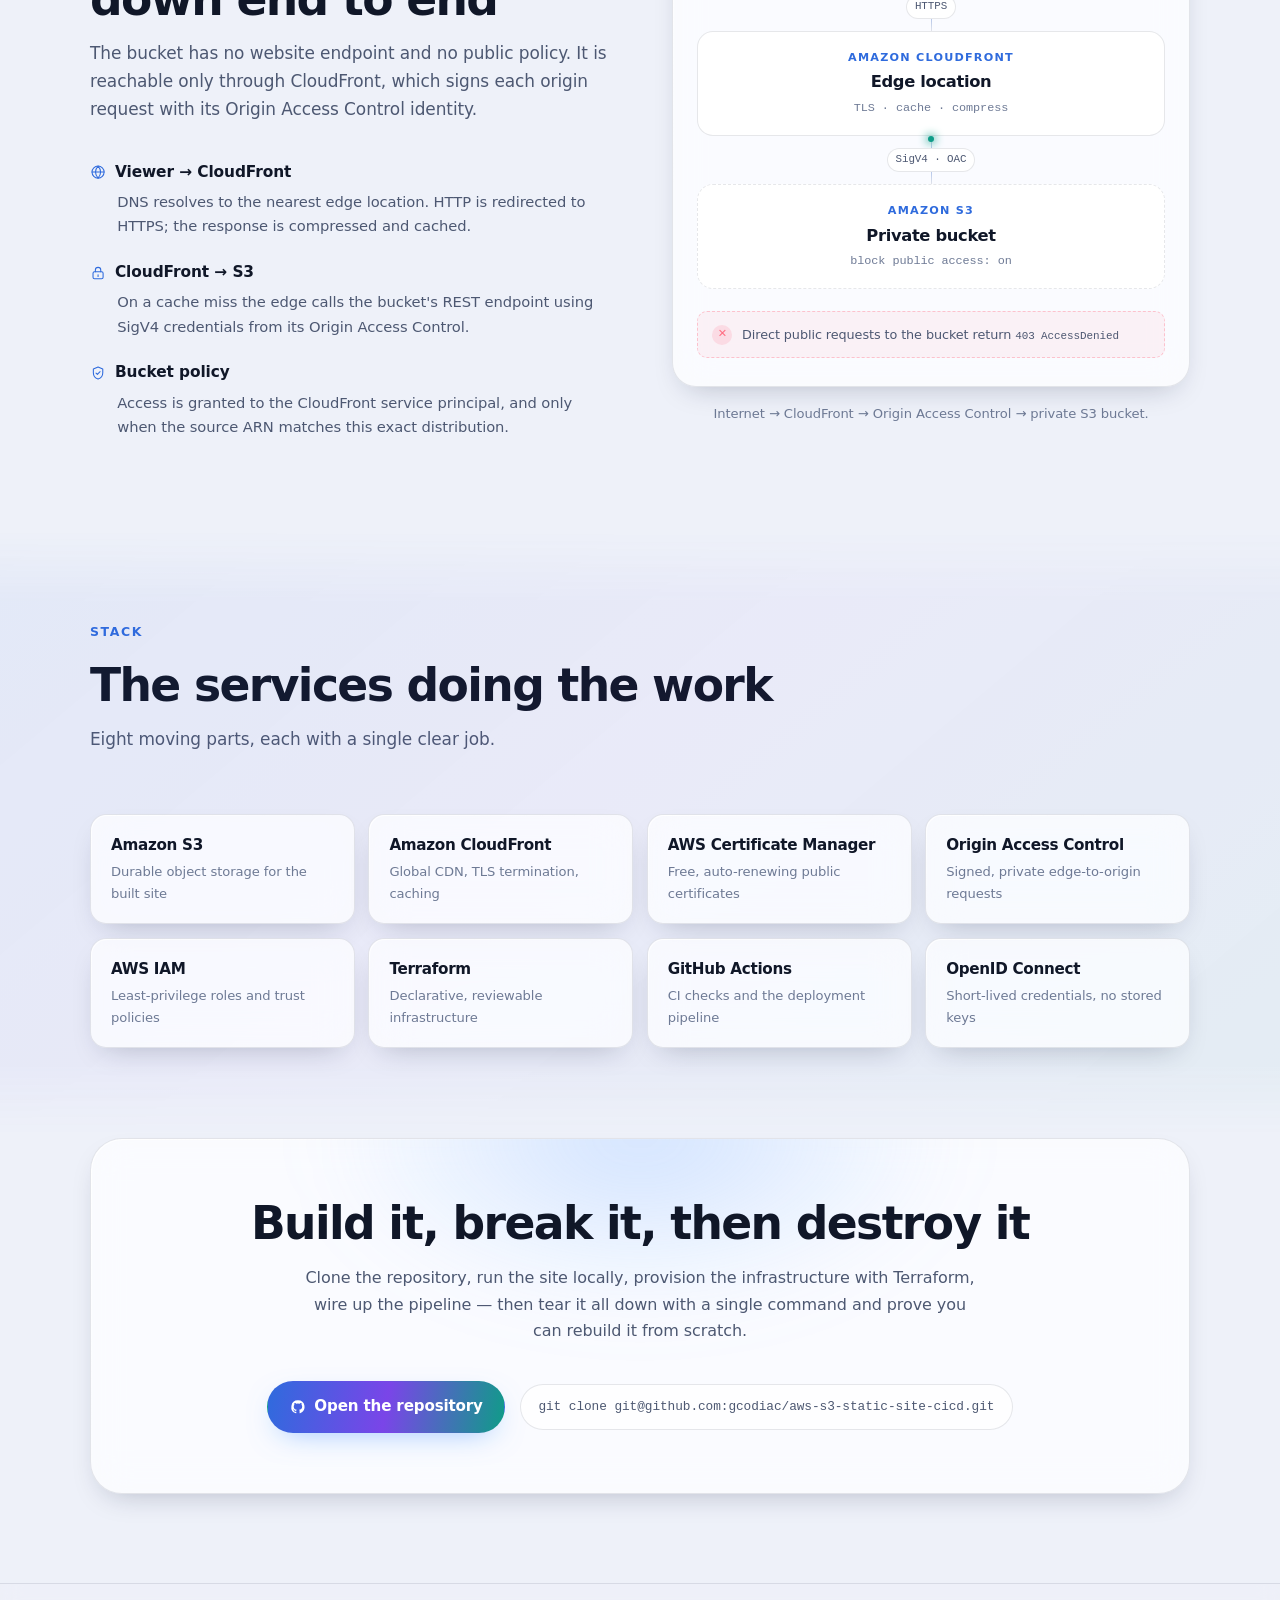
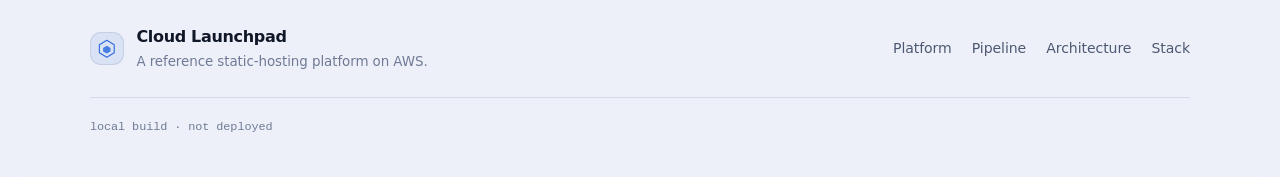
==== commit c7410192: "workflow test 3" ====
--- a/index.html
+++ b/index.html
@@ -3,7 +3,7 @@
 <head>
   <meta charset="utf-8">
   <meta name="viewport" content="width=device-width, initial-scale=1">
-  <title>Cloud Launchpad — Ship static sites like a platform team</title>
+  <title>Cloud Launchpad — Ship static sites like a platform team alpha</title>
   <meta name="description" content="Cloud Launchpad is a reference static site deployed to Amazon S3 behind CloudFront with TLS, provisioned by Terraform and shipped by GitHub Actions.">
   <meta name="color-scheme" content="dark light">
   <meta name="theme-color" content="#070b16">
